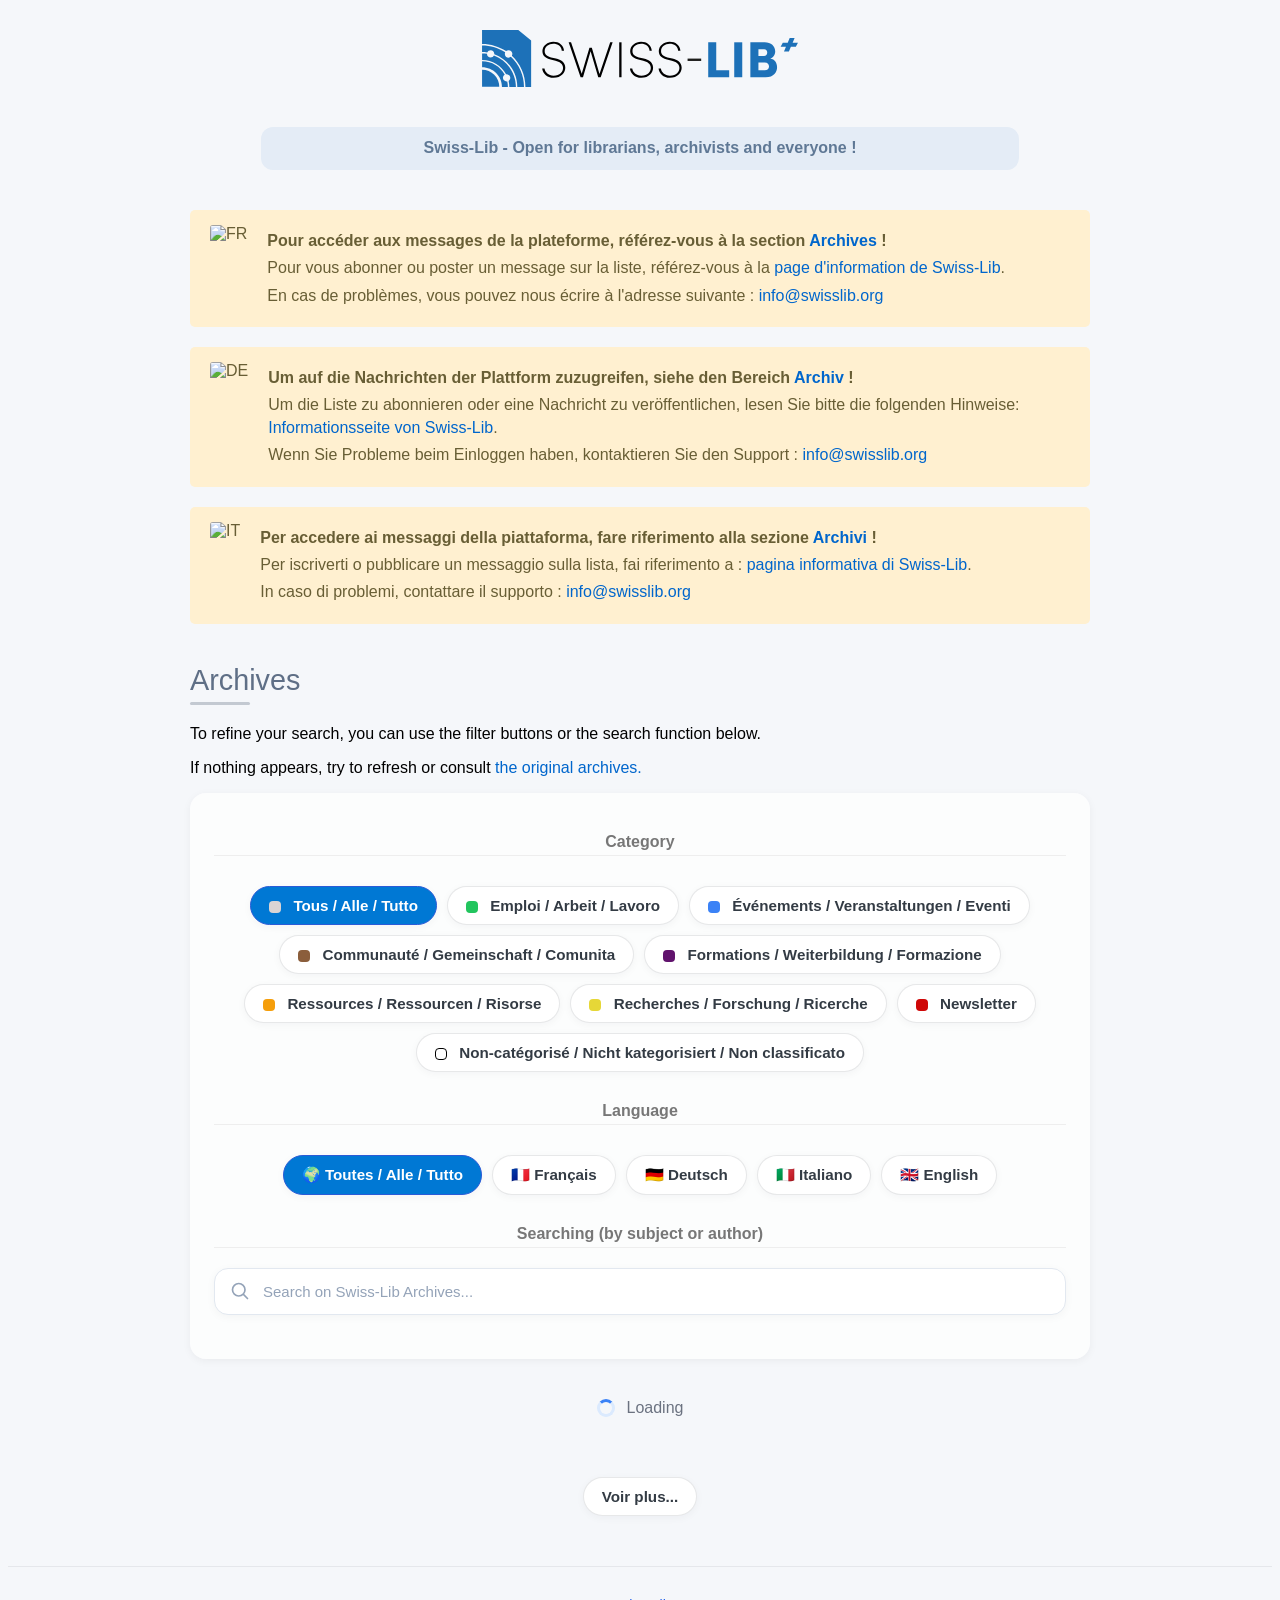
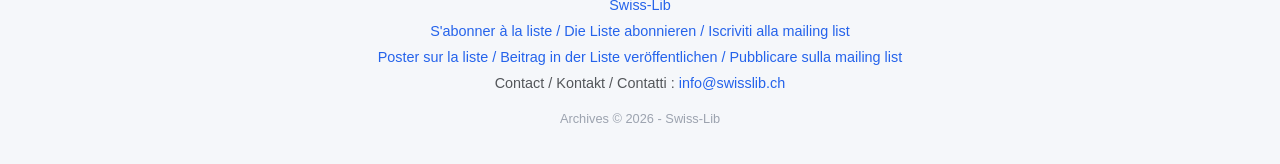
==== index.html @ 1e9c5831 "Working on subfilters" ====
<!DOCTYPE html>
<!-- saved from url=(0021)https://swisslib.org/ -->
<html dir="ltr" lang="fr">
    <head>
        <meta http-equiv="Content-Type" content="text/html; charset=UTF-8">
        <meta name="viewport" content="width=device-width, initial-scale=1" />
        <meta name="robots" content="noindex, nofollow">
        <title>Swiss-Lib</title>
        <link href="css/style.css" rel="stylesheet" />
        <link rel="icon" type="image/x-icon" href="images/favicon-szinwnhl.png">
    </head>

    <body class="no-touch">

        <header>
            <a id="top"></a>
            <!-- Logo -->
            <div id="logo">
                <img src="images/swiss-lib-logo-couleur.svg" />
            </div>
            <h1 class="title" id="intro-header">
                Swiss-Lib - Open for librarians, archivists and everyone !
            </h1>
            

            <!--Affichage desktop-->
            <div class="container">
                <!-- Bloc FR -->
                <div class="card">
                    <div class="flag">
                        <img src="https://flagcdn.com/w40/fr.png" alt="FR">
                    </div>
                    <div class="content">
                        <p><strong>Pour accéder aux messages de la plateforme, référez-vous à la section <a href="#title_archive">Archives</a> !</strong></p>
                        <p>Pour vous abonner ou poster un message sur la liste, référez-vous à la <a href="https://listserv.linguistlist.org/cgi-bin/mailman/listinfo/swiss-lib">page d'information de Swiss-Lib</a>.</p>
                        <p>En cas de problèmes, vous pouvez nous écrire à l'adresse suivante :  <a href="mailto:info@swisslib.org">info@swisslib.org</a></p>
                    </div>
                </div>
                <!-- Bloc DE -->
                <div class="card">
                    <div class="flag">
                        <img src="https://flagcdn.com/w40/de.png" alt="DE">
                    </div>
                    <div class="content">
                        <p><strong>Um auf die Nachrichten der Plattform zuzugreifen, siehe den Bereich <a href="#title_archive">Archiv</a> !</strong></p>
                        <p>Um die Liste zu abonnieren oder eine Nachricht zu veröffentlichen, lesen Sie bitte die folgenden Hinweise: <a href="https://listserv.linguistlist.org/cgi-bin/mailman/listinfo/swiss-lib">Informationsseite von Swiss-Lib</a>.</p>
                        <p>Wenn Sie Probleme beim Einloggen haben, kontaktieren Sie den Support : <a href="mailto:info@swisslib.org">info@swisslib.org</a></p>
                    </div>
                </div>
                <!-- Bloc IT -->
                <div class="card">
                    <div class="flag">
                        <img src="https://flagcdn.com/w40/it.png" alt="IT">
                    </div>
                    <div class="content">
                        <p><strong>Per accedere ai messaggi della piattaforma, fare riferimento alla sezione <a href="#title_archive">Archivi</a> !</strong></p>
                        <p>Per iscriverti o pubblicare un messaggio sulla lista, fai riferimento a : <a href="https://listserv.linguistlist.org/cgi-bin/mailman/listinfo/swiss-lib">pagina informativa di Swiss-Lib</a>.</p>
                        <p>In caso di problemi, contattare il supporto : <a href="mailto:info@swisslib.org">info@swisslib.org</a></p>
                    </div>
                </div>
            </div>
            <!--Affichage mobile-->
            <div class="container_mobile">
                <!-- Bloc FR -->
                <div class="card">
                    <div class="flag">
                        <img src="https://flagcdn.com/w40/fr.png" alt="FR">
                    </div>
                    <div class="content">
                        <p><strong>Pour accéder aux messages de la plateforme, référez-vous à la section <a href="#title_archive">Archives</a> !</strong></p>
                        <details class="language-info">
                            <summary>Plus d'informations sur la liste...</summary>
                            <p>Pour vous abonner ou poster un message sur la liste, référez-vous à la <a href="https://listserv.linguistlist.org/cgi-bin/mailman/listinfo/swiss-lib">page d'information de Swiss-Lib</a>.</p>
                            <p>En cas de problèmes, vous pouvez nous écrire à l'adresse suivante :  <a href="mailto:info@swisslib.org">info@swisslib.org</a></p>
                        </details>
                    </div>
                </div>
                <!-- Bloc DE -->
                <div class="card">
                    <div class="flag">
                        <img src="https://flagcdn.com/w40/de.png" alt="DE">
                    </div>
                    <div class="content">
                        <p><strong>Um auf die Nachrichten der Plattform zuzugreifen, siehe den Bereich <a href="#title_archive">Archiv</a> !</strong></p>
                        <details class="language-info">
                            <summary>Weitere Informationen zur Liste...</summary>
                            <p>Um die Liste zu abonnieren oder eine Nachricht zu veröffentlichen, lesen Sie bitte die folgenden Hinweise: <a href="https://listserv.linguistlist.org/cgi-bin/mailman/listinfo/swiss-lib">Informationsseite von Swiss-Lib</a>.</p>
                            <p>Wenn Sie Probleme beim Einloggen haben, kontaktieren Sie den Support : <a href="mailto:info@swisslib.org">info@swisslib.org</a></p>
                        </details>
                    </div>
                </div>
                <!-- Bloc IT -->
                <div class="card">
                    <div class="flag">
                        <img src="https://flagcdn.com/w40/it.png" alt="IT">
                    </div>
                    <div class="content">
                        <p><strong>Per accedere ai messaggi della piattaforma, fare riferimento alla sezione <a href="#title_archive">Archivi</a> !</strong></p>
                        <details class="language-info">
                            <summary>Informazioni sull'elenco...</summary>
                            <p>Per iscriverti o pubblicare un messaggio sulla lista, fai riferimento a : <a href="https://listserv.linguistlist.org/cgi-bin/mailman/listinfo/swiss-lib">pagina informativa di Swiss-Lib</a>.</p>
                            <p>In caso di problemi, contattare il supporto : <a href="mailto:info@swisslib.org">info@swisslib.org</a></p>
                        </details>
                    </div>
                </div>
            </div>
        </header>
        <main>
            <h1 id="title_archive">Archives</h1>
            <p>To refine your search, you can use the filter buttons or the search function below.</p>
            <p>If nothing appears, try to refresh or consult <a href="https://listserv.linguistlist.org/pipermail/swiss-lib/">the original archives.</a></p>

            <div id="search-panel">
                <h3 class="filter-title">Category</h3>
                <!-- Filtres -->
                <div class="filters">
                    <button value="all" id="all" class="active" onclick="filterPosts('all', this)">
                        <span class="badge all"></span>  Tous / Alle / Tutto
                    </button>

                    <button value="emploi" onclick="filterPosts('emploi', this)">
                       <span class="badge emploi"></span> Emploi / Arbeit / Lavoro
                    </button>

                    <button value="evenements" onclick="filterPosts('evenements', this)">
                         <span class="badge evenements"></span> Événements / Veranstaltungen / Eventi
                    </button>

                    <button value="communaute" onclick="filterPosts('communaute', this)">
                        <span class="badge communaute"></span> Communauté / Gemeinschaft / Comunita
                    </button>

                    <button value="formations" onclick="filterPosts('formations', this)">
                        <span class="badge formations"></span> Formations / Weiterbildung / Formazione
                    </button>

                    <button value="ressources" onclick="filterPosts('ressources', this)">
                        <span class="badge ressources"></span> Ressources / Ressourcen / Risorse
                    </button>

                    <button value="recherches" onclick="filterPosts('recherches', this)">
                        <span class="badge recherches"></span> Recherches / Forschung / Ricerche
                    </button>

                    <button value="newsletter" onclick="filterPosts('newsletter', this)">
                        <span class="badge newsletter"></span> Newsletter
                    </button>
                    <button value="autre" onclick="filterPosts('autre', this)">
                        <span class="badge autre"></span> Non-catégorisé / Nicht kategorisiert / Non classificato
                    </button>
                </div>

                <!-- Mobile -->
                 
                <div class="mobile-select">
                    <select id="filters_select" onchange="filterPosts(this.value, this)">
                        <option class="active" value="all">⬜ Tous / Alle / Tutto</option>
                        <option value="emploi">🟩 Emploi / Arbeit / Lavoro</option>
                        <option value="evenements">🟦 Événements / Veranstaltungen / Eventi</option>
                        <option value="communaute">🟫 Communauté / Gemeinschaft / Comunità</option>
                        <option value="formations">🟪 Formations / Weiterbildung / Formazione</option>
                        <option value="ressources">🟧 Ressources / Ressourcen / Risorse</option>
                        <option value="recherches">🟨 Recherches / Forschung / Ricerche</option>
                        <option value="newsletter">🟥 Newsletter</option>
                        <option value="autre">⬛ Non-catégorisé / Nicht kategorisiert / Non classificato</option>
                    </select>
                </div>

                <div id="specfic_category" style="display:none;">
                    <h3 class="filter-title">Type</h3>
                    <div class="specific-filters">
                        <button class="active" value="all" onclick="filterPosts('cdd', this)">
                            <span class="badge emploi"></span> Tous / Alle / Tutto
                        </button>
                        <button value="CDD" onclick="filterJobs('CDD', this)">
                            <span class="badge emploi"></span> CDD
                        </button>
                        <button value="CDI" onclick="filterJobs('CDI', this)">
                            <span class="badge emploi"></span> CDI
                        </button>
                         <button value="stage" onclick="filterJobs('Stage', this)">
                            <span class="badge emploi"></span> Stage
                        </button>
                    </div>
                    <h3 class="filter-title">Rate</h3>
                    <div class="pourcentage-filters">
                        <button class="active" value="all" onclick="filterRate('cdd', this)">
                            <span class="badge emploi"></span> Tous / Alle / Tutto
                        </button>
                        <button value="100" onclick="filterRate('100%', this)">
                            <span class="badge emploi"></span> 100%
                        </button>
                        <button value="80" onclick="filterRate('80%', this)">
                            <span class="badge emploi"></span> 80%
                        </button>
                        <button value="50" onclick="filterRate('50%', this)">
                            <span class="badge emploi"></span> 50%
                        </button>
                    </div>
                </div>
                <!-- Mobile -->
                <div id="specific_category-mobile" style="display:none;">   
                  <div class="mobile-select">
                    <h3 class="filter-title">Type</h3>
                    <select id="jobs-select"
                            onchange="filterJobs(this.value, this)">
                        <option class="active" value="all">Tous / Alle / Tutto</option>
                        <option value="CDD">CDD</option>
                        <option value="CDI">CDI</option>
                        <option value="Stage">Stage</option>
                    </select>
                </div>
                <div class="mobile-select">
                    <h3 class="filter-title">Rate</h3>
                    <select id="rate-select"
                            onchange="filterRate(this.value, this)">
                        <option class="active" value="all">Tous / Alle / Tutto</option>
                        <option value="fr">100%</option>
                        <option value="de">80%</option>
                        <option value="it">50%</option>
                    </select>
                </div>
                </div>

                <h3 class="filter-title">Language</h3>
                <div class="language-filters">
                    <button value="all" class="active" onclick="filterLanguage('all', this)">
                        🌍 Toutes / Alle / Tutto
                    </button>

                    <button value="fr" onclick="filterLanguage('fr', this)">
                        🇫🇷 Français
                    </button>

                    <button value="de" onclick="filterLanguage('de', this)">
                        🇩🇪 Deutsch
                    </button>

                    <button value="it" onclick="filterLanguage('it', this)">
                        🇮🇹 Italiano
                    </button>

                    <button value="en" onclick="filterLanguage('en', this)">
                        🇬🇧 English
                    </button>
                </div>

                 <!-- Mobile -->
                  <div class="mobile-select">
                    <select id="languages_select"
                            onchange="filterLanguage(this.value, this)">
                        <option class="active" value="all">🌍 Toutes / Alle / Tutto</option>
                        <option value="fr">🇫🇷 Français</option>
                        <option value="de">🇩🇪 Deutsch</option>
                        <option value="it">🇮🇹 Italiano</option>
                        <option value="en">🇬🇧 English</option>
                    </select>
                </div>
                <!-- Recherche -->
                <h3 class="filter-title">Searching (by subject or author)</h3>
                <div class="search-box">
                    <svg class="search-icon" viewBox="0 0 24 24" fill="none">
                        <path
                            d="M21 21L15.8 15.8M18 10.5C18 14.6421 14.6421 18 10.5 18C6.35786 18 3 14.6421 3 10.5C3 6.35786 6.35786 3 10.5 3C14.6421 3 18 6.35786 18 10.5Z"
                            stroke="currentColor"
                            stroke-width="2"
                            stroke-linecap="round"
                        />
                    </svg>

                    <input
                        type="search"
                        id="search-category"
                        placeholder="Search on Swiss-Lib Archives..."
                        autocomplete="off"
                    />
                </div>
            </div>
        <div id="synchro_data" class="loading">
            <div class="spinner"></div>
            <span>Retrieving new messages from the server, please wait<span class="dots"></span></span>
        </div>
        <!-- Données importées  des archives -->
        <div id="archives-container">
            <div class="loading">
                <div class="spinner"></div>
                <span>Loading<span class="dots"></span></span>
            </div>
        </div>

        
        <!--Charger plus de messages-->
        <button id="load-more-btn">
            Voir plus...
        </button>
<a href="#top" id="back-to-top" aria-label="Retour en haut de page">
    ↑
</a>
<script src="js/const.js?v=12"></script>
<script src="js/script.js"></script>
<script type="module" src="js/franc.js"></script>
</main>
<footer class="footer">

    <a href="https://listserv.linguistlist.org/cgi-bin/mailman/listinfo/swiss-lib">Swiss-Lib</a>
    <a href="https://listserv.linguistlist.org/cgi-bin/mailman/listinfo/swiss-lib#subscribe">S'abonner à la liste / Die Liste abonnieren / Iscriviti alla mailing list</a>
    <a href="https://listserv.linguistlist.org/cgi-bin/mailman/listinfo/swiss-lib#using_swiss_lib">Poster sur la liste / Beitrag in der Liste veröffentlichen / Pubblicare sulla mailing list</a>
    <span style="color:#53565a;">Contact / Kontakt / Contatti : <a href="mailto:info@swisslib.ch">info@swisslib.ch</a></span>
   
    <div class="footer-copy">
        Archives © 2026 - Swiss-Lib
    </div>

</footer>

    </body>
</html>
---- css/style.css ----
* {
    box-sizing: border-box;
}


body {
    font-family: Arial, Helvetica, sans-serif;
    background: #f5f7fa;
    /*margin: 20px;*/
}


#logo {
    width: 100%;
    margin-top: 30px;
    margin-bottom: 40px;
    text-align: center;
}

#logo img {
    width: 25%;
    height: auto;
    max-width: 500px;
    min-width: 300px;
    display: block;
    margin-left: auto;
    margin-right: auto;
}


/* Bandeau intro Swiss-Lib */

#intro-header {
    width : 60%;
    font-size: 1rem;
    padding: 10px 10px;
    margin : auto;
}

/* TABLEAU */
table {
    width: 100%;
    border-collapse: collapse;
    background: white;
    border-radius: 10px;
    overflow: hidden;
    box-shadow: 0 4px 12px rgba(0,0,0,0.1);
}

/* Titres */

.title {
    background: #BBC1C8;           
    color: #5f7895;                
    text-align: center;
    font-weight: bold;;
    font-size : 1.5em;
    padding: 30px 20px;
    border-radius: 12px;
    margin-bottom: 30px;
    line-height: 1.4;
}


#title_archive::after {
    content: "";
    position: absolute;
    left: 0;
    bottom: 0;
    width: 60px;               /* longueur de la barre */
    height: 3px;
    background: #c3c9d1;       /* couleur douce */
    border-radius: 2px;
}

/* Titre pour les catégories */
.filter-title {
    font-size: 1em;
    font-weight: 600;
    color: #777;
    margin: 1rem 0 0.5rem;
    padding-bottom: 0.25rem;
    border-bottom: 1px solid #eee;
}

/* Titre pour les posts */
#titre_post {
    color: #5f6f86;            /* même couleur */
    font-weight: 500;
    margin-bottom: 20px;
    position: relative;
    padding-bottom: 8px;
    font-size: 1.5em;          /* plus grand que h2 */
}

#titre_post::after {
    content: "";
    position: absolute;
    left: 0;
    bottom: 0;
    width: 60px;               /* longueur de la barre */
    height: 3px;
    background: #c3c9d1;       /* couleur douce */
    border-radius: 2px;
}

h1 {
    color: #5f6f86;            /* même couleur */
    font-weight: 500;
    margin-bottom: 20px;
    position: relative;
    padding-bottom: 8px;
    font-size: 1.8em;          /* plus grand que h2 */
}



h2 {
    color: #5f6f86;            /* gris bleuté discret */
    font-weight: 500;
    margin-bottom: 10px;
    position: relative;
    padding-bottom: 6px;
    font-size: 1.2em;
}

/* barre sous le titre */
h2::after {
    content: "";
    position: absolute;
    left: 0;
    bottom: 0;
    width: 60px;               /* longueur de la barre */
    height: 3px;
    background: #c3c9d1;       /* couleur douce */
    border-radius: 2px;
}

/* HEADER */
table tr:first-child {
    background: #1a73e8;
    color: white;
    font-weight: bold;
}

table tr:first-child td {
    padding: 12px;
}

/* LIGNES */
table tr {
    border-bottom: 1px solid #eee;
}

table tr:nth-child(even) {
    background: #f9fbfd;
}

table td {
    padding: 12px;
    vertical-align: middle;
}

/* LIENS */
table a {
    text-decoration: none;
    color: #1a73e8;
    font-weight: bold;
}

table a:hover {
    text-decoration: underline;
}


/* Blocs d'introduction et img */

.container, .container_mobile, main {
    max-width: 900px;
    margin: 40px auto;
}

/* Bloc d'intro mobile */
.container_mobile {
    display : none;
}

.language-info summary {
    cursor: pointer;
    font-style: italic;
}

.title {
    text-align: center;
    background: #e4ecf6;
    padding: 20px;
    margin-bottom: 30px;
    position: relative;
}

.card {
    display: flex;
    align-items: flex-start;
    background: #FFF0D0;
    color : #685e35;
    border-radius: 5px;
    padding: 15px 20px;
    margin-bottom: 20px;
    gap: 20px;
}

.content {
    flex: 1;
    min-width: 0;
}


.content {
    min-width: 0;
}

.content p {
    word-break: break-word;
    overflow-wrap: anywhere;
}


.flag img {
    width: 40px;
    height: 40px;
    border-radius: 3px;
}

.flag {
    flex-shrink: 0;
}

.content {
    flex: 1;
}

.content p {
    margin: 5px 0;
    line-height: 1.4;
}

a {
    color: #0066cc;
    text-decoration: none;
}

a:hover {
    text-decoration: underline;
}

/* Card archives */

.cards-container-archives {
    display: flex;
    /*flex-direction: column-reverse;*/
    flex-direction: column;             
    gap: 8px;
    margin-bottom: 40px;
    justify-content: center;      /* centre les cards */

}

.card-archives {

    display: flex;
    justify-content: space-between;
    align-items: center;
    background: #e4ecf6;
    border-radius: 14px;
    padding: 6px 10px;
    border: 1px solid #c3c9d1;
    transition: all 0.2s ease;
}

/* texte du lien */
.card-archives a {
    display: block; /* C'était display : flex */
    flex-direction: column;   /* ✅ empile titre + auteur */
    width : 100%;
    text-decoration: none;
    /*width: 100%;*/
}

/* titre */
.card-archives .title {
    color: #3d4d5e;
    background: transparent;
    font-weight: 500;
    font-size: 0.95em;   
    transition: 0.2s;
    padding-left: 0;
    text-align: left;
}

/* auteur discret */
.card-archives .author {
    display: block;
    text-align : right;
    /*margin: 2px 0 0 0;*/
    padding-left : 20px;
    font-size: 0.85em;
    color: #7a8899;           
    transition: 0.2s;
}

/* Pastille */
.badge {
    display: inline-block;
    width: 12px;
    height: 12px;
    /*background: #3b3a3b;*/
    border-radius: 4px;
    margin-right: 8px;
    vertical-align: middle;
}

.badge.autre {
    border : 1px solid black;
}

.badge.all {
    background: rgb(218, 212, 212);
}

.badge.emploi {
    background: #22c55e;
    border-color: #81c784;
}

.badge.evenements {
    background: #3b82f6;
    border-color: #64b5f6;
}

.badge.communaute {
    background: #8b5e3c;
    border-color: #ffd54f;
}

.badge.formations {
    background: #61136d;
    border-color: #ba68c8;
}

.badge.ressources {
    background: #f59e0b;
    border-color: #90a4ae;
}

.badge.recherches {
    background: #e6d737;
    border-color: #f06292;
}

.badge.newsletter {
    background: #cf0707;
    border-color: #ffb74d;
}



/* effet hover */

.card-archives:hover {
    background-color: #cad9eb;
}

.cards-container-archives a:hover .title,
.cards-container-archives a:hover .author {
    color: white;
}

/* Bouton de Load More */
#load-more-btn {
    display: block;
    margin: 20px auto;

    padding: 10px 18px;
    border: 1px solid rgba(23, 32, 43, 0.1);
    border-radius: 999px;

    background: #ffffff;
    color: #333b44;

    font-size: 0.95rem;
    font-weight: 600;

    cursor: pointer;
    transition: all 0.2s ease;

    box-shadow: 0 2px 8px rgba(23,32,43,0.04);
}

#load-more-btn:hover {
    background: #FFF0D0;
    border-color: #e7d6ae;
    transform: translateY(-1px);
}

#load-more-btn.active {
    background: #2a5bd7;
    color: white;
    border-color: #2a5bd7;
}

/* Quand il n'y a pas de résultats de posts */
.no-results {
    text-align: center;
    padding: 40px 20px;
    color: #666;
}

.no-results h3 {
    margin-bottom: 10px;
}

/* Search panel and filters */

#search-panel {
    background: rgba(255, 255, 255, 0.726);
    border-radius: 16px;
    padding: 24px;
    box-shadow: 0 2px 8px rgba(0,0,0,.05);
    text-align: center;
    
    max-width: 900px;
    margin: 0 auto;

}

/* Boutons des sous-filtres */

.specific-filters {
    display: flex;
    flex-wrap: wrap;
    gap: 10px;
    margin: 20px 0;
    justify-content: center;
    align-items: center;
    padding: 10px 18px;
    font-size: 0.55rem;
}

.specific-filters button {
    padding: 10px 18px;
    border: 1px solid rgba(23, 32, 43, 0.1);
    border-radius: 999px;

    background: #ffffff;
    color: #333b44;

    font-size: 0.85rem;
    font-weight: 600;

    cursor: pointer;
    transition: all 0.2s ease;

    box-shadow: 0 2px 8px rgba(23,32,43,0.04);
}

.specific-filters button:hover {
    background: #FFF0D0;
    border-color: #e7d6ae;
    transform: translateY(-1px);
}

.specific-filters button.active {
    background: #2a5bd7;
    color: white;
    border-color: #2a5bd7;
}

.specific-filters button:active {
    transform: translateY(0);
}

/* Class bouton actif */

.specific-filters button.active {
    background: #0078d4;
    color: white;
}
 /* Pourcentages */

.pourcentage-filters {
    display: flex;
    flex-wrap: wrap;
    gap: 10px;
    margin: 20px 0;
    justify-content: center;
    align-items: center;
    padding: 10px 18px;
    font-size: 0.95rem;
}


.pourcentage-filters button {
    padding: 10px 18px;
    border: 1px solid rgba(23, 32, 43, 0.1);
    border-radius: 999px;

    background: #ffffff;
    color: #333b44;

    font-size: 0.85rem;
    font-weight: 600;

    cursor: pointer;
    transition: all 0.2s ease;

    box-shadow: 0 2px 8px rgba(23,32,43,0.04);
}

.pourcentage-filters button:hover {
    background: #FFF0D0;
    border-color: #e7d6ae;
    transform: translateY(-1px);
}

.pourcentage-filters button.active {
    background: #2a5bd7;
    color: white;
    border-color: #2a5bd7;
}

.pourcentage-filters button:active {
    transform: translateY(0);
}

/* Class bouton actif */

.pourcentage-filters button.active {
    background: #0078d4;
    color: white;
}
/* Boutons des filtres */

.language-filters {
    display: flex;
    flex-wrap: wrap;
    gap: 10px;
    margin: 20px 0;
    justify-content: center;
    align-items: center;
    padding: 10px 18px;
    font-size: 0.95rem;
}

.language-filters button {
    padding: 10px 18px;
    border: 1px solid rgba(23, 32, 43, 0.1);
    border-radius: 999px;

    background: #ffffff;
    color: #333b44;

    font-size: 0.95rem;
    font-weight: 600;

    cursor: pointer;
    transition: all 0.2s ease;

    box-shadow: 0 2px 8px rgba(23,32,43,0.04);
}

.language-filters button:hover {
    background: #FFF0D0;
    border-color: #e7d6ae;
    transform: translateY(-1px);
}

.language-filters button.active {
    background: #2a5bd7;
    color: white;
    border-color: #2a5bd7;
}

.language-filters button:active {
    transform: translateY(0);
}

/* Class bouton actif */

.language-filters button.active {
    background: #0078d4;
    color: white;
}


/* Mobile */

.mobile-select {
    display : none;
}

.mobile-select select {
    width: 100%;
    padding: 16px 20px;
    border-radius: 16px;
    border: 1px solid rgba(255,255,255,.2);
    background: rgba(240, 242, 210, 0.842);
    backdrop-filter: blur(12px);
    -webkit-backdrop-filter: blur(12px);
    box-shadow:
        0 4px 12px rgba(0,0,0,.05),
        0 1px 2px rgba(0,0,0,.08);

    font-size: 15px;
    font-weight: 500;
    color: #1e293b;
    appearance: none;

    transition: all .2s ease;
}

.mobile-select select:focus {
    transform: translateY(-1px);
    box-shadow:
        0 8px 24px rgba(0,0,0,.08),
        0 0 0 4px rgba(59,130,246,.15);
}


.mobile-select select {
    background-color: #fcfcfc;
    color: #334155;
}


/* Filters*/

.filters {
    display: flex;
    flex-wrap: wrap;
    gap: 10px;
    margin: 20px 0;
    justify-content: center;
    align-items: center;
    padding: 10px 18px;
    font-size: 0.95rem;

}

.filters button {
    padding: 10px 18px;
    border: 1px solid rgba(23, 32, 43, 0.1);
    border-radius: 999px;

    background: #ffffff;
    color: #333b44;

    font-size: 0.95rem;
    font-weight: 600;

    cursor: pointer;
    transition: all 0.2s ease;

    box-shadow: 0 2px 8px rgba(23,32,43,0.04);
}

.filters button:hover {
    background: #FFF0D0;
    border-color: #e7d6ae;
    transform: translateY(-1px);
}

.filters button.active {
    background: #2a5bd7;
    color: white;
    border-color: #2a5bd7;
}

.filters button:active {
    transform: translateY(0);
}

/* Class bouton actif */

.filters button.active {
    background: #0078d4;
    color: white;
}



/* Recherche */
.search-box {
    position: relative;
    max-width: 100%;
    width: 100%;
    margin: 20px auto;

}

.search-box input {
    width: 100%;
    padding: 14px 18px 14px 48px;
    border: 1px solid #e2e8f0;
    border-radius: 14px;
    background: #fff;
    font-size: 15px;
    color: #1e293b;
    transition: all 0.25s ease;
    outline: none;
    box-shadow: 0 2px 10px rgba(0,0,0,0.04);
}

.search-box input {
    box-sizing: border-box;
}


.search-box input::placeholder {
    color: #94a3b8;
}

.search-box input:hover {
    border-color: #cbd5e1;
}

.search-box input:focus {
    border-color: #3b82f6;
    box-shadow:
        0 0 0 4px rgba(59,130,246,.12),
        0 8px 24px rgba(59,130,246,.08);
}

.search-icon {
    position: absolute;
    left: 16px;
    top: 50%;
    width: 20px;
    height: 20px;
    color: #94a3b8;
    transform: translateY(-50%);
    pointer-events: none;
}

/* Card message dans les posts archives */
.card-message {
    background: #fff;
    border: 1px solid #e5e7eb;
    border-radius: 12px;
    padding: 20px;
    margin: 15px 0;
    white-space: pre-wrap;
    overflow-wrap: break-word;
    word-wrap: break-word;
    box-shadow: 0 2px 8px rgba(0,0,0,0.08);
    line-height: 1.4; /* avant j'avais 1.6 */
}


.card-message pre {
    margin: 0;
    white-space: pre-wrap; /* conserve les sauts de ligne */
    word-break: break-word;
    font-family: inherit; /* utilise la police du site */
    text-justify: inter-word;
}

.card-message:hover {
    box-shadow: 0 6px 18px rgba(0, 0, 0, 0.12);
    transform: translateY(-2px);
}


/* Metadata post archive */
.message-meta {
    background: #fff;
    border-radius: 14px;
    padding: 18px;
    margin: 20px 0;
    box-shadow: 0 2px 10px rgba(0,0,0,.08);
}

.message-meta .row {
    display: grid;
    grid-template-columns: 120px 1fr;
    gap: 10px;
    padding: 8px 0;
    align-items: start;
}

.message-meta .label {
    font-weight: 600;
    color: #2563eb;
    white-space: nowrap;
}

/* Footer */

.footer {

    margin-top: 50px;
    padding: 30px 20px;

    border-top: 1px solid #e5e7eb;

    display: flex;
    flex-direction: column;
    align-items: center;
    gap: 10px;

    text-align: center;
}

.footer span {
    font-size: 0.9rem;
}

.footer a {

    color: #2563eb; /* bleu moderne */

    text-decoration: none;

    font-size: 0.9rem;
    font-weight: 500;

    transition: color 0.2s ease;
}

.footer a:hover {

    color: #1d4ed8;

    text-decoration: underline;
}

.footer-copy {

    margin-top: 10px;

    color: #9ca3af;

    font-size: 0.8rem;
}



/*Flèche pour remonter*/

#back-to-top {

    position: fixed;

    right: 25px;
    bottom: 25px;

    width: 48px;
    height: 48px;

    display: flex;
    align-items: center;
    justify-content: center;

    background: #2563eb;
    color: white;

    text-decoration: none;

    border-radius: 50%;

    font-size: 1.3rem;
    font-weight: bold;

    opacity: 0;
    visibility: hidden;

    transition: all 0.3s ease;

    z-index: 1000;
}

#back-to-top.show {

    opacity: 1;
    visibility: visible;
}

#back-to-top:hover {

    background: #1d4ed8;

    transform: translateY(-3px);
}

/* Bouton retour */

.btn-retour {
    display: inline-block;

    padding: 10px 16px;

    background: #2563eb;
    color: white;

    text-decoration: none;

    border-radius: 6px;
}

.btn-retour:hover {
    background: #1d4ed8;
}



/* Post-archives */
/* Contenu supplémentaire */
.hidden-part summary {
    color: #6c757d;          /* gris discret */
    font-style: italic;
    cursor: pointer;
    display: inline-block;
    transition: color 0.2s ease;
}

.hidden-part summary:hover {
    color: #495057;          /* légèrement plus foncé */
    text-decoration: underline;
}



.hidden-part summary::before {
    content: "▶ ";
}

.hidden-part[open] summary::before {
    content: "▼ ";
}

/* Chargement Loading */

.loading {
    display: flex;
    align-items: center;
    justify-content: center;
    gap: 12px;
    padding: 40px;
    color: #6b7280;
}

.spinner {
    width: 18px;
    height: 18px;
    min-width: 18px;
    min-height: 18px;
    border: 3px solid #dbeafe;
    border-top-color: #3b82f6;
    border-radius: 50%;
    animation: spin 0.8s linear infinite;
}

.dots::after {
    content: "";
    animation: dots 1.5s infinite;
}

@keyframes spin {
    to {
        transform: rotate(360deg);
    }
}

@keyframes dots {
    0%   { content: ""; }
    25%  { content: "."; }
    50%  { content: ".."; }
    75%  { content: "..."; }
    100% { content: ""; }
}



/* Responsive */
@media (max-width: 600px) {

        #intro-header {
        width : 100%;
        font-size: 1rem;
        margin : auto;
    }

    .title {
        font-size : 1rem;
        font-weight:bold;
    }

    #titre_post {
        font-size : 1.2rem;
    }
    .card {
        flex-direction: row;
        align-items: flex-start;
    }

    .flag {
        margin-bottom: 0;
    }


    .footer-links {
        flex-direction: column;
        align-items: center;
        gap: 10px;
    }

    .footer-contact {
        text-align: center;
    }


    #logo img {
        min-width: 300px;
    }

    
    .filters {
        flex-direction: column;
        align-items: stretch;
    }

    .filters button {
        width: 100%;
    }

    .mobile-select {
        display : block !important;
    }

    .filters {
        display : none !important;
    }

    .language-filters {
        display : none !important;
    }

    /* Blocs d'intro' de la liste */
    .container {
        display : none;
    }

    .container_mobile {
        display : block !important;
    }
}
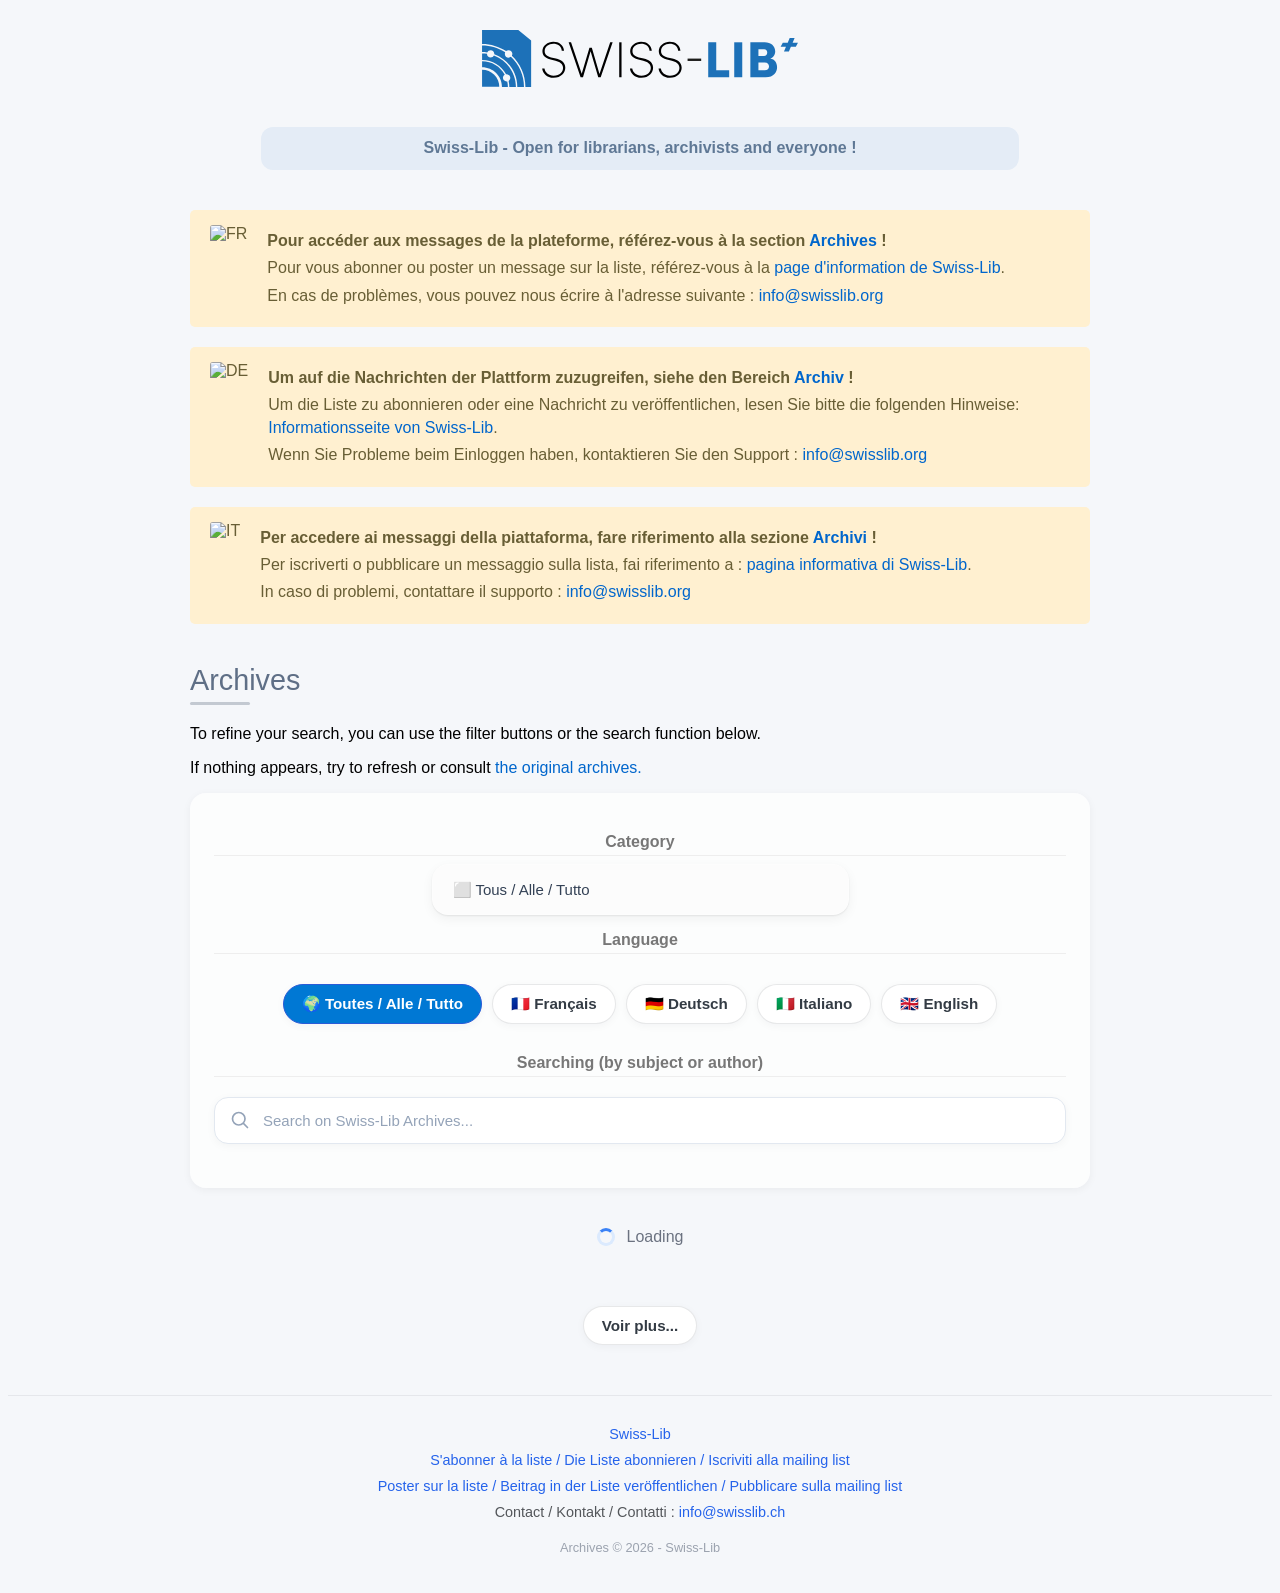
==== commit 68eb31db: "Update - The filters (desktop version) are now like the mobile version" ====
--- a/index.html
+++ b/index.html
@@ -113,46 +113,10 @@
             <div id="search-panel">
                 <h3 class="filter-title">Category</h3>
                 <!-- Filtres -->
-                <div class="filters">
-                    <button value="all" id="all" class="active" onclick="filterPosts('all', this)">
-                        <span class="badge all"></span>  Tous / Alle / Tutto
-                    </button>
-
-                    <button value="emploi" onclick="filterPosts('emploi', this)">
-                       <span class="badge emploi"></span> Emploi / Arbeit / Lavoro
-                    </button>
-
-                    <button value="evenements" onclick="filterPosts('evenements', this)">
-                         <span class="badge evenements"></span> Événements / Veranstaltungen / Eventi
-                    </button>
-
-                    <button value="communaute" onclick="filterPosts('communaute', this)">
-                        <span class="badge communaute"></span> Communauté / Gemeinschaft / Comunita
-                    </button>
-
-                    <button value="formations" onclick="filterPosts('formations', this)">
-                        <span class="badge formations"></span> Formations / Weiterbildung / Formazione
-                    </button>
-
-                    <button value="ressources" onclick="filterPosts('ressources', this)">
-                        <span class="badge ressources"></span> Ressources / Ressourcen / Risorse
-                    </button>
-
-                    <button value="recherches" onclick="filterPosts('recherches', this)">
-                        <span class="badge recherches"></span> Recherches / Forschung / Ricerche
-                    </button>
-
-                    <button value="newsletter" onclick="filterPosts('newsletter', this)">
-                        <span class="badge newsletter"></span> Newsletter
-                    </button>
-                    <button value="autre" onclick="filterPosts('autre', this)">
-                        <span class="badge autre"></span> Non-catégorisé / Nicht kategorisiert / Non classificato
-                    </button>
-                </div>
 
                 <!-- Mobile -->
                  
-                <div class="mobile-select">
+                <div id="desktop_filters" class="mobile-select">
                     <select id="filters_select" onchange="filterPosts(this.value, this)">
                         <option class="active" value="all">⬜ Tous / Alle / Tutto</option>
                         <option value="emploi">🟩 Emploi / Arbeit / Lavoro</option>
@@ -169,7 +133,7 @@
                 <div id="specfic_category" style="display:none;">
                     <h3 class="filter-title">Type</h3>
                     <div class="specific-filters">
-                        <button class="active" value="all" onclick="filterPosts('cdd', this)">
+                        <button class="active" value="all" onclick="filterJobs('all', this)">
                             <span class="badge emploi"></span> Tous / Alle / Tutto
                         </button>
                         <button value="CDD" onclick="filterJobs('CDD', this)">
@@ -178,22 +142,22 @@
                         <button value="CDI" onclick="filterJobs('CDI', this)">
                             <span class="badge emploi"></span> CDI
                         </button>
-                         <button value="stage" onclick="filterJobs('Stage', this)">
+                         <button value="Stage" onclick="filterJobs('Stage', this)">
                             <span class="badge emploi"></span> Stage
                         </button>
                     </div>
                     <h3 class="filter-title">Rate</h3>
                     <div class="pourcentage-filters">
-                        <button class="active" value="all" onclick="filterRate('cdd', this)">
+                        <button class="active" value="all" onclick="filterRate('all', this)">
                             <span class="badge emploi"></span> Tous / Alle / Tutto
                         </button>
-                        <button value="100" onclick="filterRate('100%', this)">
+                        <button value="100%" onclick="filterRate('100%', this)">
                             <span class="badge emploi"></span> 100%
                         </button>
-                        <button value="80" onclick="filterRate('80%', this)">
+                        <button value="80%" onclick="filterRate('80%', this)">
                             <span class="badge emploi"></span> 80%
                         </button>
-                        <button value="50" onclick="filterRate('50%', this)">
+                        <button value="50%" onclick="filterRate('50%', this)">
                             <span class="badge emploi"></span> 50%
                         </button>
                     </div>
@@ -215,9 +179,9 @@
                     <select id="rate-select"
                             onchange="filterRate(this.value, this)">
                         <option class="active" value="all">Tous / Alle / Tutto</option>
-                        <option value="fr">100%</option>
-                        <option value="de">80%</option>
-                        <option value="it">50%</option>
+                        <option value="100%">100%</option>
+                        <option value="80%">80%</option>
+                        <option value="50%">50%</option>
                     </select>
                 </div>
                 </div>
--- a/css/style.css
+++ b/css/style.css
@@ -428,7 +428,6 @@
     padding: 24px;
     box-shadow: 0 2px 8px rgba(0,0,0,.05);
     text-align: center;
-    
     max-width: 900px;
     margin: 0 auto;
 
@@ -597,6 +596,10 @@
 
 .mobile-select {
     display : none;
+}
+
+#desktop_filters {
+    display : inline-block;
 }
 
 .mobile-select select {
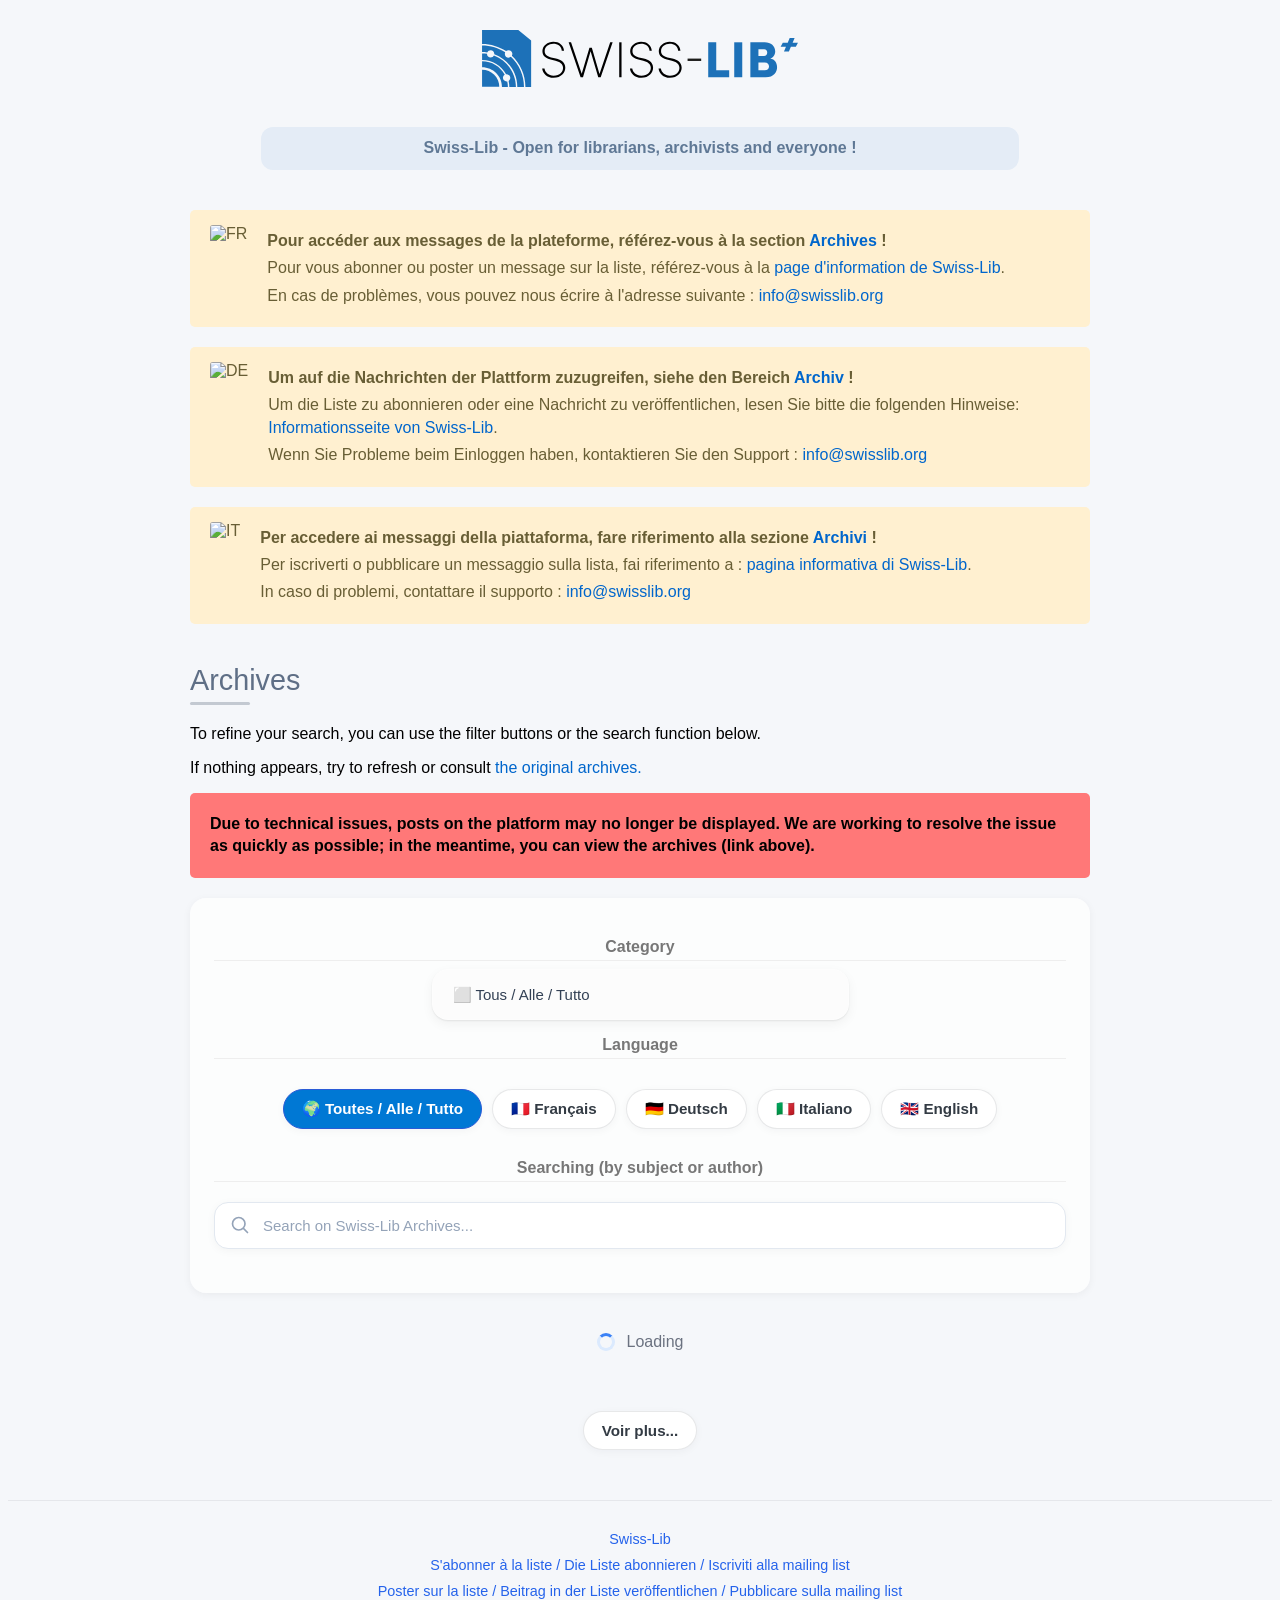
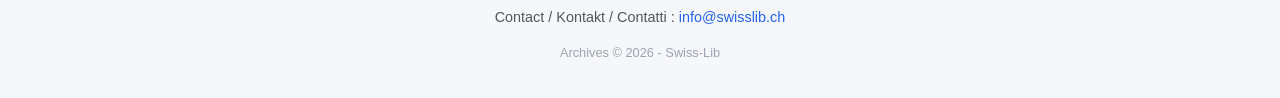
==== commit a23cbb1c: "Show error to user" ====
--- a/index.html
+++ b/index.html
@@ -13,7 +13,6 @@
     <body class="no-touch">
 
         <header>
-            <a id="top"></a>
             <!-- Logo -->
             <div id="logo">
                 <img src="images/swiss-lib-logo-couleur.svg" />
@@ -106,10 +105,16 @@
             </div>
         </header>
         <main>
+            <a id="top"></a>
             <h1 id="title_archive">Archives</h1>
             <p>To refine your search, you can use the filter buttons or the search function below.</p>
-            <p>If nothing appears, try to refresh or consult <a href="https://listserv.linguistlist.org/pipermail/swiss-lib/">the original archives.</a></p>
-
+            <p>If nothing appears, try to refresh or consult <a href="https://listserv.linguistlist.org/pipermail/swiss-lib/" target="_blank">the original archives.</a></p>
+                <!-- Message d'erreur -->
+                <div class="card" style="background-color: rgb(255, 120, 120);color:black;">
+                    <div class="content">
+                        <p><strong>Due to technical issues, posts on the platform may no longer be displayed. We are working to resolve the issue as quickly as possible; in the meantime, you can view the archives (link above).</strong></p>
+                    </div>
+                </div>
             <div id="search-panel">
                 <h3 class="filter-title">Category</h3>
                 <!-- Filtres -->
--- a/css/style.css
+++ b/css/style.css
@@ -762,10 +762,26 @@
 
 .card-message pre {
     margin: 0;
+    padding : 0;
     white-space: pre-wrap; /* conserve les sauts de ligne */
     word-break: break-word;
     font-family: inherit; /* utilise la police du site */
     text-justify: inter-word;
+}
+
+#origin_post {
+    display: block;
+    margin-top: 4px;
+    font-size: 0.85rem;
+    font-style: italic;
+    color: #7a8899;
+    text-decoration: none;
+    transition: color 0.2s ease;
+}
+
+#origin_post:hover {
+    color: #5f6f86;
+    text-decoration: underline;
 }
 
 .card-message:hover {
@@ -982,8 +998,6 @@
     100% { content: ""; }
 }
 
-
-
 /* Responsive */
 @media (max-width: 600px) {
 
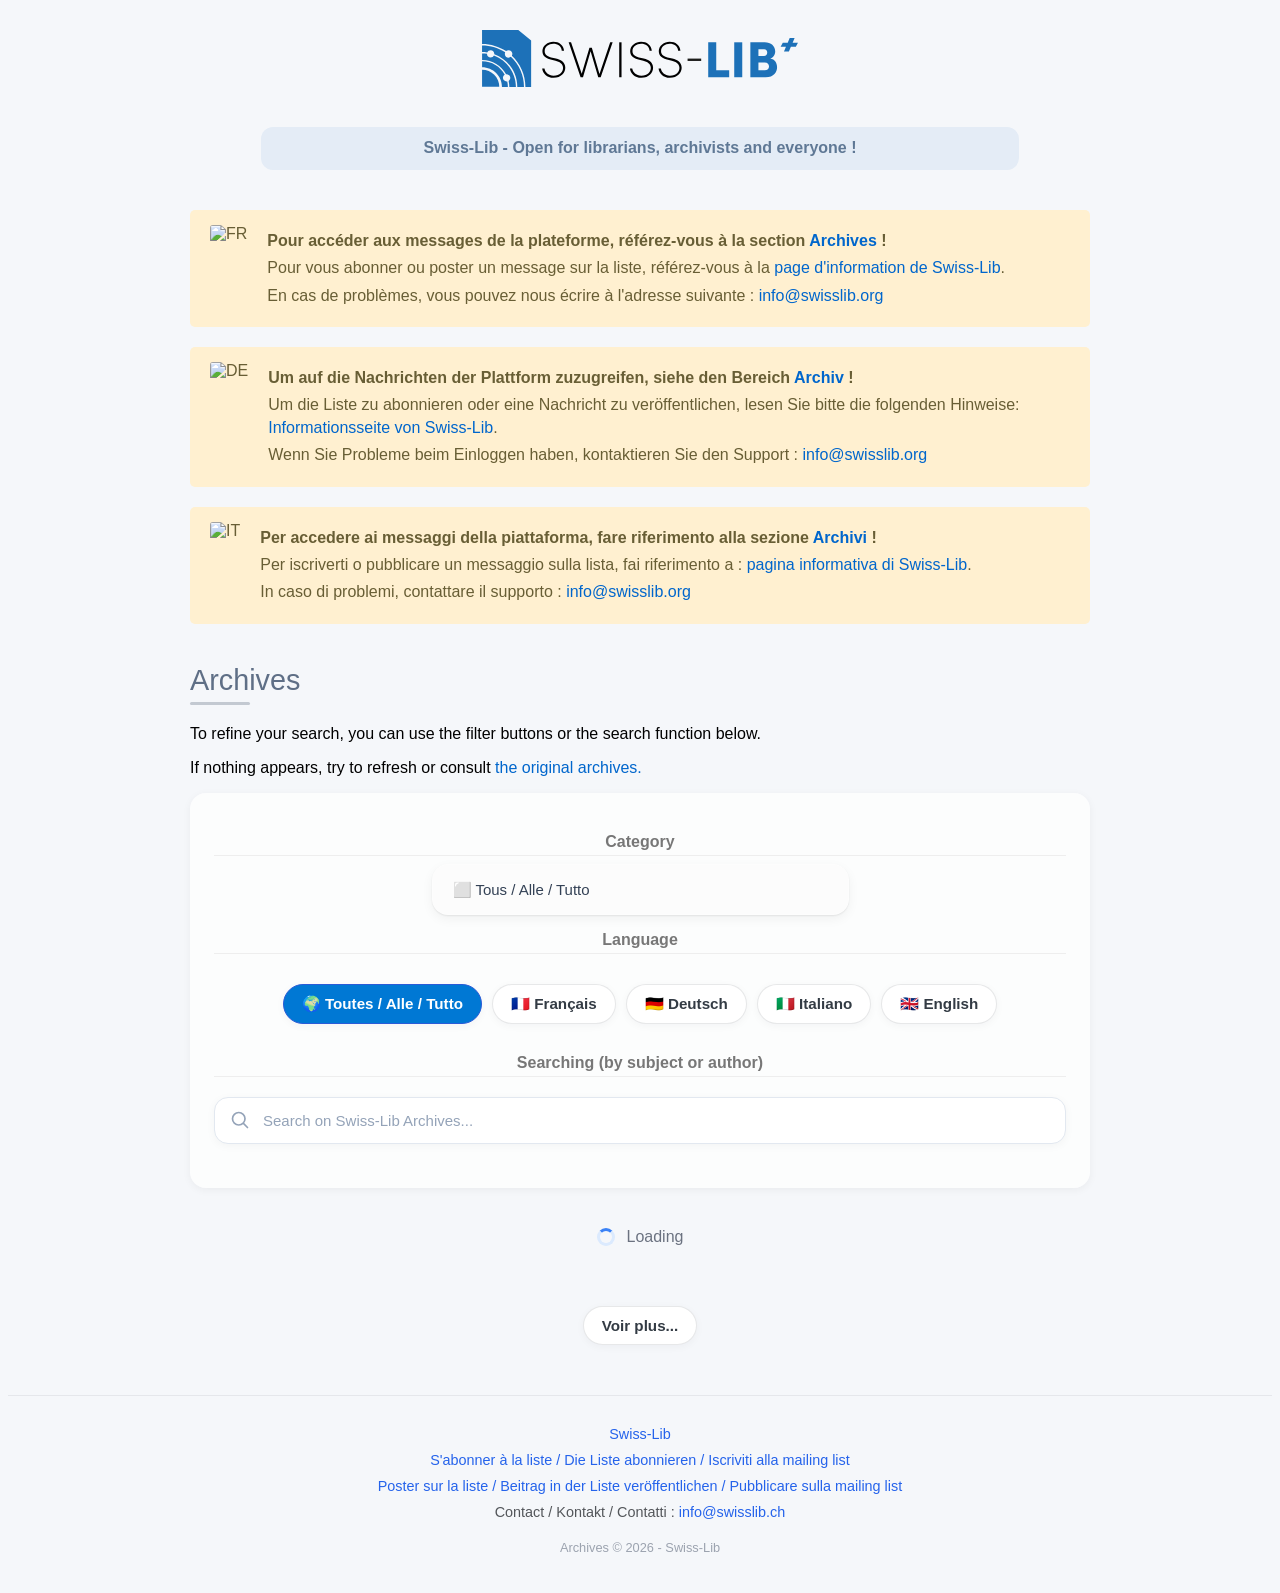
==== commit d23a78b5: "Update index.html" ====
--- a/index.html
+++ b/index.html
@@ -109,12 +109,13 @@
             <h1 id="title_archive">Archives</h1>
             <p>To refine your search, you can use the filter buttons or the search function below.</p>
             <p>If nothing appears, try to refresh or consult <a href="https://listserv.linguistlist.org/pipermail/swiss-lib/" target="_blank">the original archives.</a></p>
-                <!-- Message d'erreur -->
+                <!-- Message d'erreur 
                 <div class="card" style="background-color: rgb(255, 120, 120);color:black;">
                     <div class="content">
                         <p><strong>Due to technical issues, posts on the platform may no longer be displayed. We are working to resolve the issue as quickly as possible; in the meantime, you can view the archives (link above).</strong></p>
                     </div>
                 </div>
+                -->
             <div id="search-panel">
                 <h3 class="filter-title">Category</h3>
                 <!-- Filtres -->
